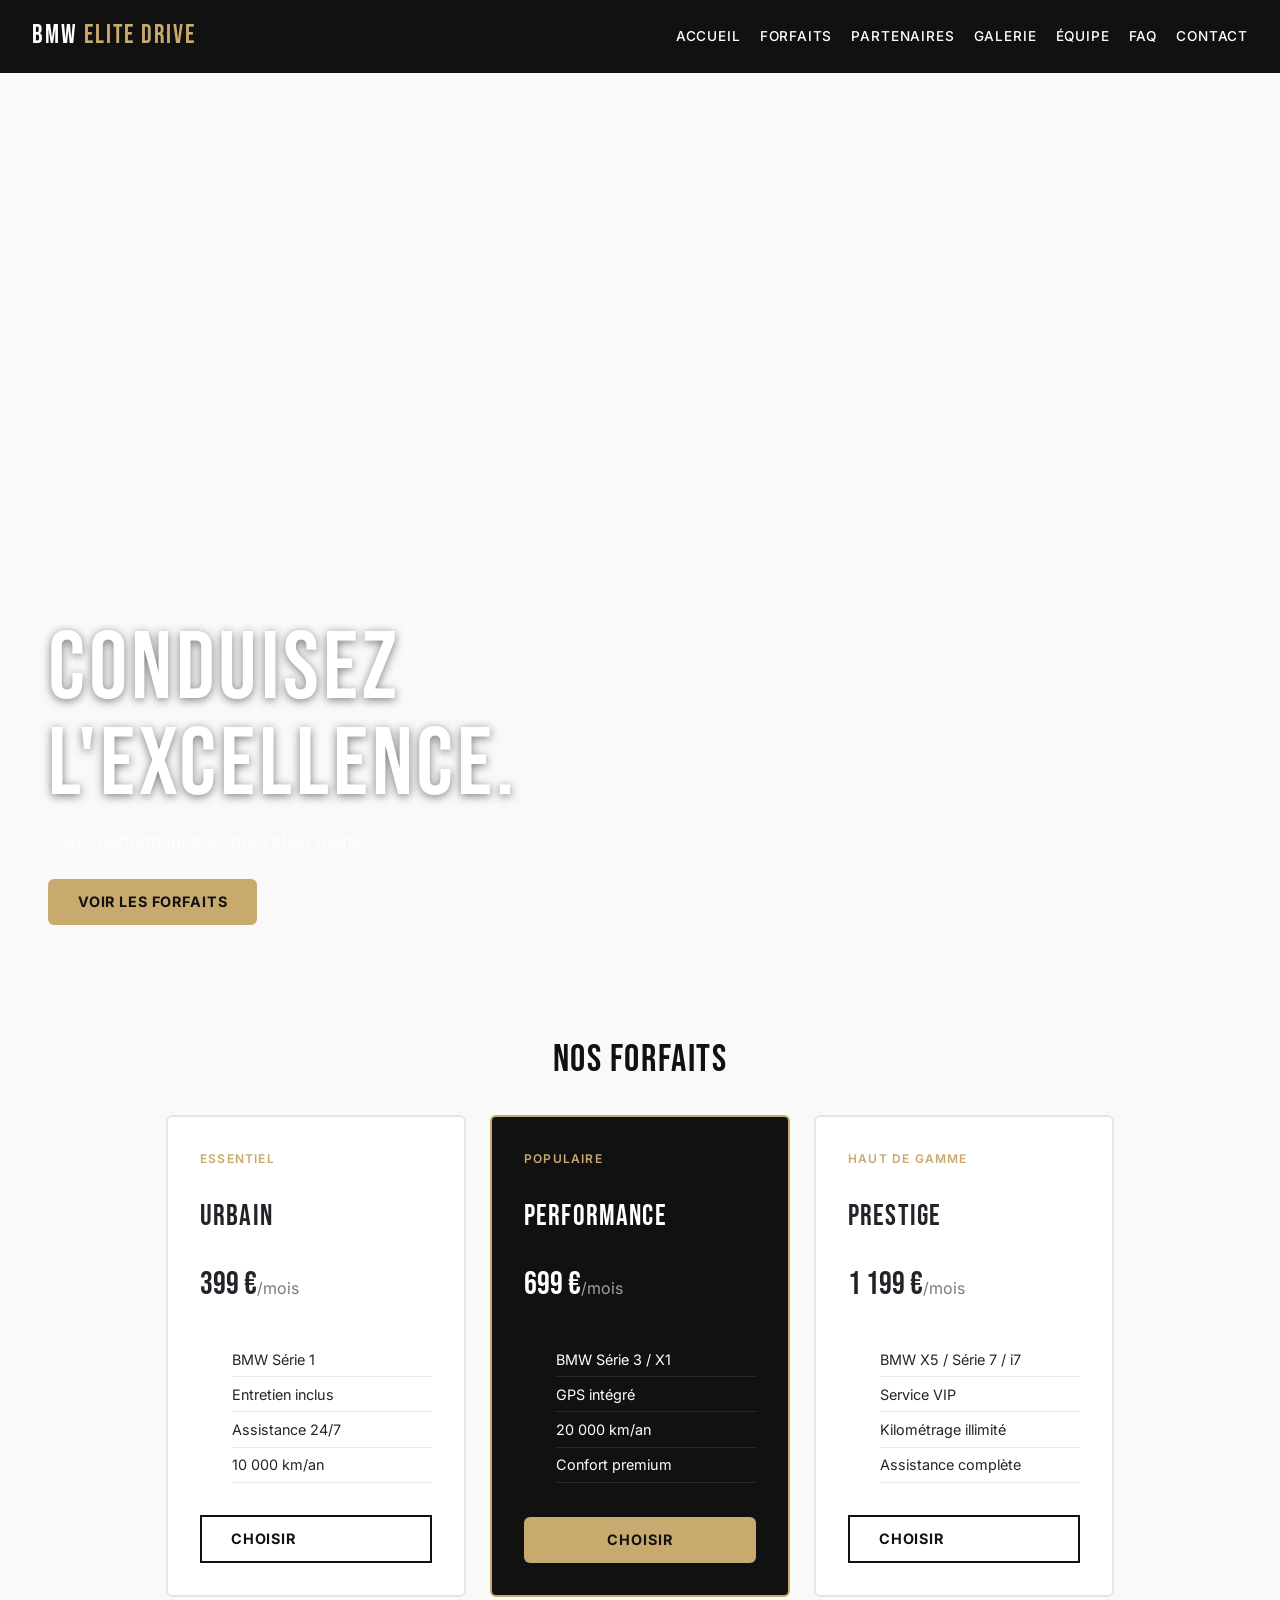
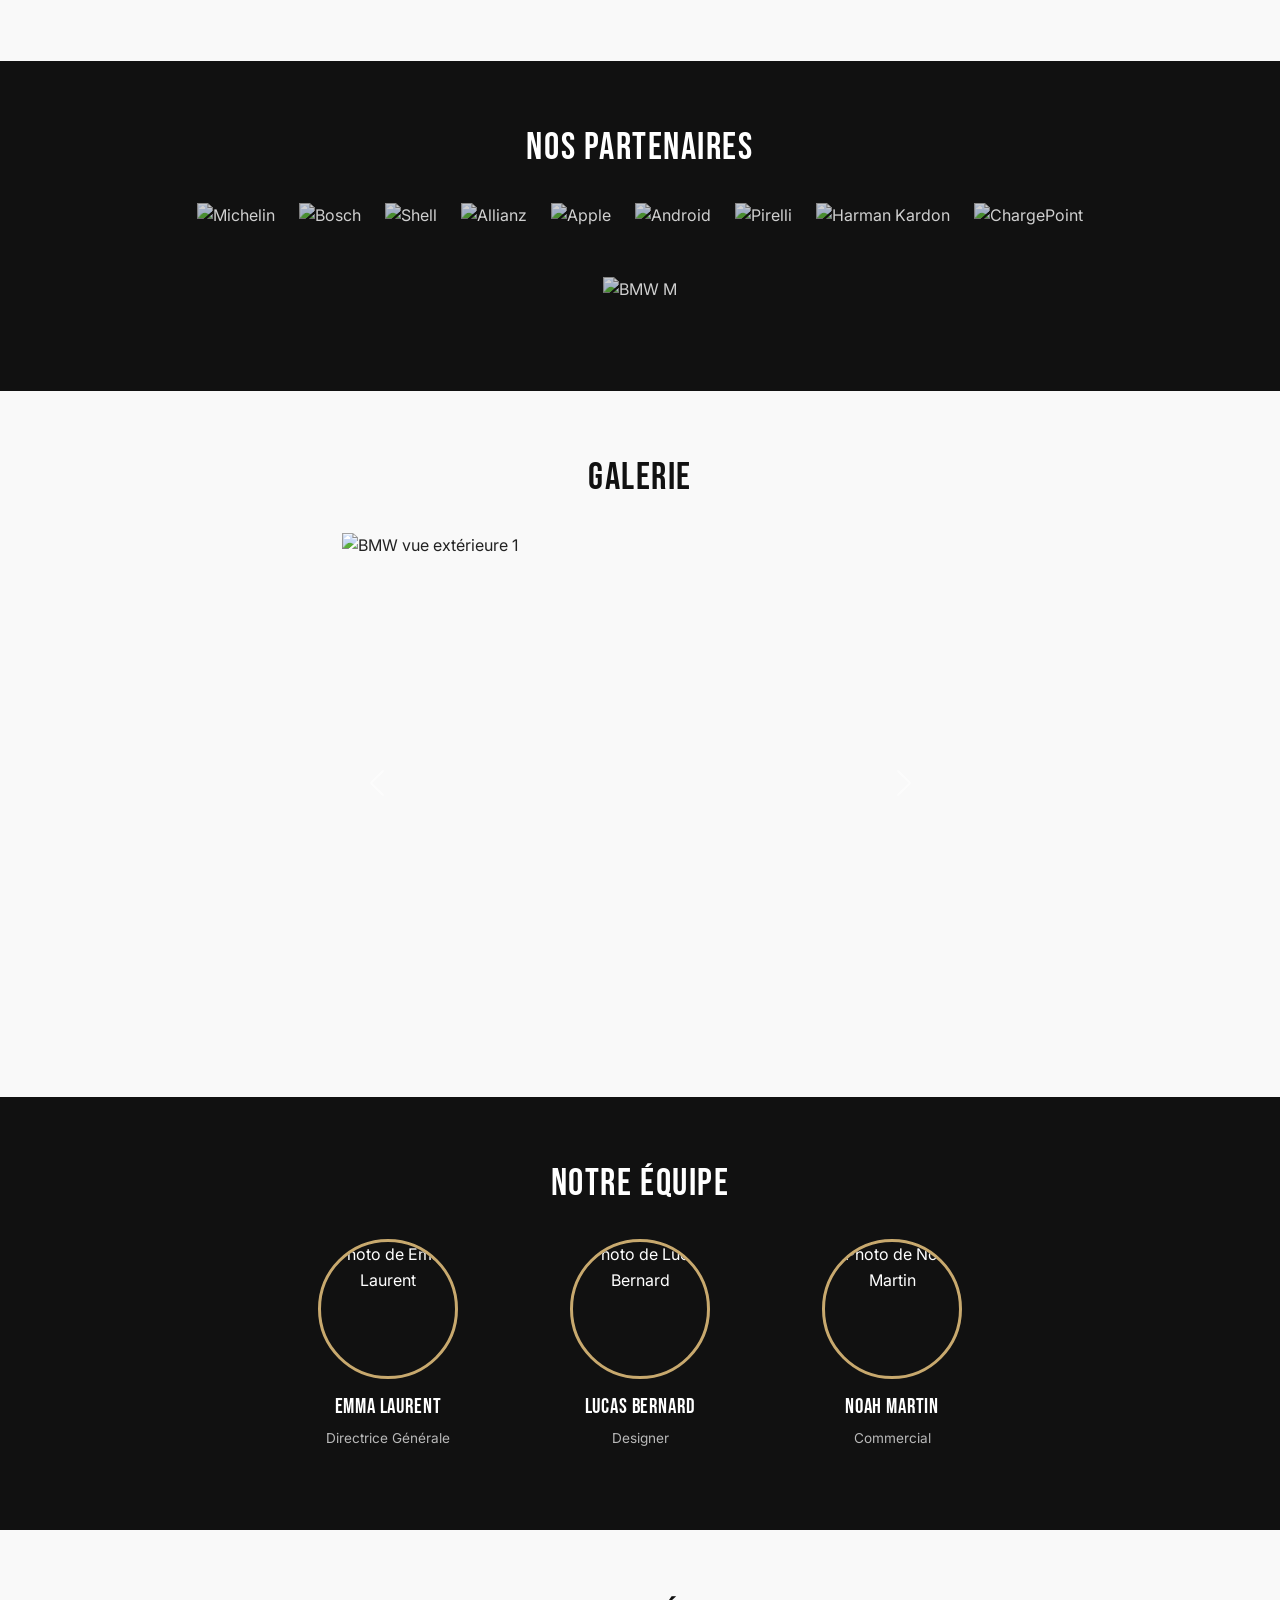
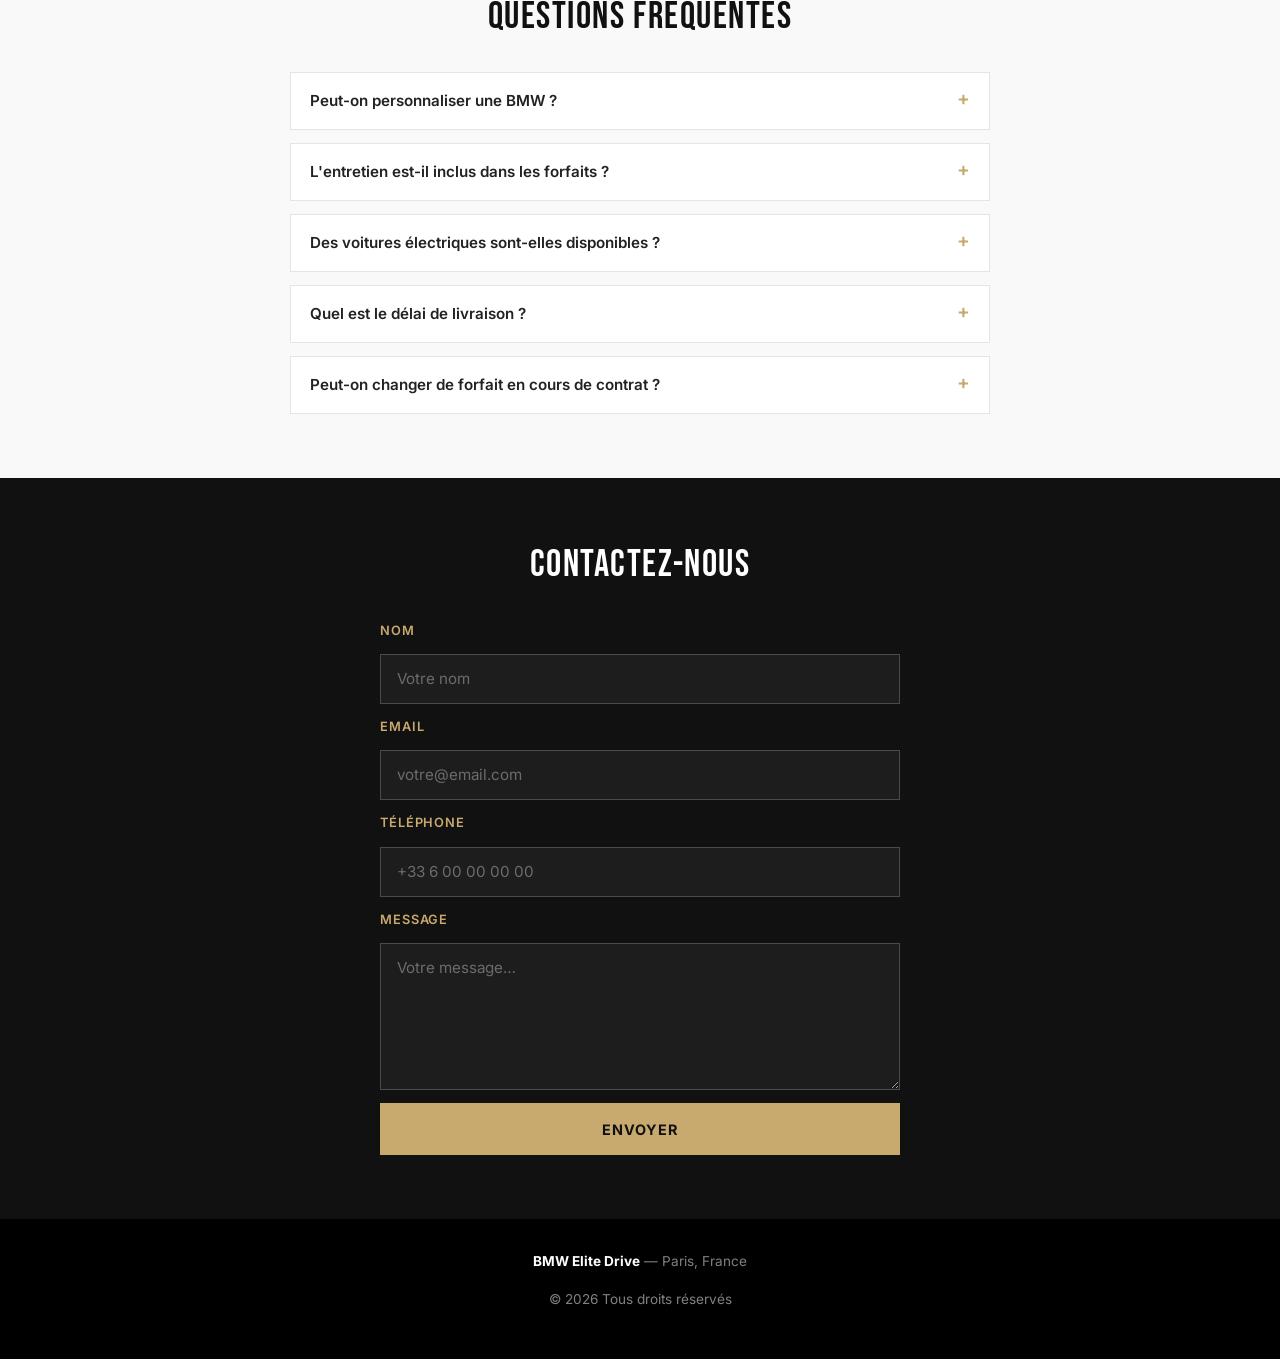
==== page.html @ 2958ac30 "Add files via upload" ====
<!DOCTYPE html>
<html lang="fr">
<head>
  <meta charset="UTF-8">
  <meta name="viewport" content="width=device-width, initial-scale=1.0">
  <title>BMW Elite Drive</title>
  <link href="https://cdn.jsdelivr.net/npm/bootstrap@5.3.3/dist/css/bootstrap.min.css" rel="stylesheet" integrity="sha384-QWTKZyjpPEjISv5WaRU9OFeRpok6YctnYmDr5pNlyT2bRjXh0JMhjY6hW+ALEwIH" crossorigin="anonymous">
<script src="https://cdn.jsdelivr.net/npm/bootstrap@5.3.3/dist/js/bootstrap.bundle.min.js" integrity="sha384-YvpcrYf0tY3lHB60NNkmXc5s9fDVZLESaAA55NDzOxhy9GkcIdslK1eN7N6jIeHz" crossorigin="anonymous"></script>
  <link rel="stylesheet" href="page.css">
  <link href="https://fonts.googleapis.com/css2?family=Bebas+Neue&family=Inter:wght@300;400;500&display=swap" rel="stylesheet">
  
</head>
<body>

<!-- HEADER / NAV -->
<header>
  <span class="logo">BMW<em>Elite Drive</em></span>
  <nav>
    <a href="#accueil">Accueil</a>
    <a href="#forfaits">Forfaits</a>
    <a href="#partenaires">Partenaires</a>
    <a href="#galerie">Galerie</a>
    <a href="#equipe">Équipe</a>
    <a href="#faq">FAQ</a>
    <a href="#contact">Contact</a>
  </nav>
</header>

<!-- HERO -->
<section id="accueil" class="hero">
  <div class="hero-text">
    <h1>Conduisez<br>l'excellence.</h1> 
    <p>Luxe, performance et innovation réunis.</p>
    <a href="#forfaits" class="btn">Voir les forfaits</a>
  </div>
</section>

<!-- FORFAITS -->
<section id="forfaits">
  <h2>Nos Forfaits</h2>
  <div class="cards">

    <div class="card">
      <p class="card-label">Essentiel</p>
      <h3>Urbain</h3>
      <p class="price">399 €<span>/mois</span></p>
      <ul>
        <li>BMW Série 1</li>
        <li>Entretien inclus</li>
        <li>Assistance 24/7</li>
        <li>10 000 km/an</li>
      </ul>
      <a href="#contact" class="btn-outline">Choisir</a>
    </div>

    <div class="card card-featured">
      <p class="card-label">Populaire</p>
      <h3>Performance</h3>
      <p class="price">699 €<span>/mois</span></p>
      <ul>
        <li>BMW Série 3 / X1</li>
        <li>GPS intégré</li>
        <li>20 000 km/an</li>
        <li>Confort premium</li>
      </ul>
      <a href="#contact" class="btn">Choisir</a>
    </div>

    <div class="card">
      <p class="card-label">Haut de gamme</p>
      <h3>Prestige</h3>
      <p class="price">1 199 €<span>/mois</span></p>
      <ul>
        <li>BMW X5 / Série 7 / i7</li>
        <li>Service VIP</li>
        <li>Kilométrage illimité</li>
        <li>Assistance complète</li>
      </ul>
      <a href="#contact" class="btn-outline">Choisir</a>
    </div>

  </div>
</section>

<!-- PARTENAIRES -->
<section id="partenaires" class="section-alt">
  <h2>Nos Partenaires</h2>
  <div class="logos">
    <img src="images/logo michellin.png" alt="Michelin">
    <img src="images/bosch logo.png" alt="Bosch">
    <img src="images/logo shell.png" alt="Shell">
    <img src="images/logo allianz.png" alt="Allianz">
    <img src="images/logo apple.png" alt="Apple">
    <img src="images/logo android.png" alt="Android">
    <img src="images/logo pirelli.png" alt="Pirelli">
    <img src="images/harman logo.png" alt="Harman Kardon">
    <img src="./images/ChargePoint_logo.png" alt="ChargePoint">
    <img src="images/logo bmw.png" alt="BMW M">
  </div>
</section>

<!-- GALERIE -->
<!-- GALERIE -->
<section id="galerie">
  <h2>Galerie</h2>
  <div class="row justify-content-lg-center">
    <div id="moncarousel" class="carousel slide col-lg-6">
      <div class="carousel-inner">

        <div class="carousel-item active">
          <img class="d-block w-100" src="images/bmw1.jpeg" alt="BMW vue extérieure 1">
        </div>
        <div class="carousel-item">
          <img class="d-block w-100" src="images/BMW2.jpeg" alt="BMW vue extérieure 2">
        </div>
        <div class="carousel-item">
          <img class="d-block w-100" src="images/BMW M4 - Vollfolierung in Satin Black.jpeg" alt="BMW intérieur">
        </div>
        <div class="carousel-item">
          <img class="d-block w-100" src="images/BMW mouvement.jpeg" alt="BMW en mouvement">
        </div>
        <div class="carousel-item">
          <img class="d-block w-100" src="images/bmw interieur.jpeg" alt="BMW détail design">
        </div>
        <div class="carousel-item">
          <img class="d-block w-100" src="images/interieur2.jpeg" alt="BMW intérieur 2">
        </div>
        <div class="carousel-item">
          <img class="d-block w-100" src="images/interieur3.jpeg" alt="BMW intérieur 3">
        </div>
        <div class="carousel-item">
          <img class="d-block w-100" src="images/interieur4.jpeg" alt="BMW intérieur 3">
        </div>

      </div>

      <button class="carousel-control-prev" type="button" data-bs-target="#moncarousel" data-bs-slide="prev">
        <span class="carousel-control-prev-icon" aria-hidden="true"></span>
        <span class="visually-hidden">Précédent</span>
      </button>
      <button class="carousel-control-next" type="button" data-bs-target="#moncarousel" data-bs-slide="next">
        <span class="carousel-control-next-icon" aria-hidden="true"></span>
        <span class="visually-hidden">Suivant</span>
      </button>

    </div>
  </div>
</section>

<!-- EQUIPE -->
<section id="equipe" class="section-alt">
  <h2>Notre Équipe</h2>
  <div class="team">

    <div class="member">
      <img src="images/ceo.jpg" alt="Photo de Emma Laurent">
      <h3>Emma Laurent</h3>
      <p>Directrice Générale</p>
    </div>

    <div class="member">
      <img src="images/designer.jpg" alt="Photo de Lucas Bernard">
      <h3>Lucas Bernard</h3>
      <p>Designer</p>
    </div>

    <div class="member">
      <img src="images/sales.png" alt="Photo de Noah Martin">
      <h3>Noah Martin</h3>
      <p>Commercial</p>
    </div>

  </div>
</section>

<!-- FAQ -->
<section id="faq">
  <h2>Questions fréquentes</h2>
  <div class="faq">

    <details>
      <summary>Peut-on personnaliser une BMW ?</summary>
      <p>Oui, nous proposons de nombreuses options de personnalisation : couleur, jantes, sellerie, options technologiques… Contactez-nous pour un devis sur mesure.</p>
    </details>

    <details>
      <summary>L'entretien est-il inclus dans les forfaits ?</summary>
      <p>Oui, l'entretien régulier est inclus dans tous nos forfaits. Les réparations dues à des accidents restent à la charge du client.</p>
    </details>

    <details>
      <summary>Des voitures électriques sont-elles disponibles ?</summary>
      <p>Absolument. Notre gamme électrique BMW i est disponible dans les forfaits Performance et Prestige, notamment la BMW i4 et la BMW i7.</p>
    </details>

    <details>
      <summary>Quel est le délai de livraison ?</summary>
      <p>La livraison est effectuée sous 2 à 4 semaines selon le modèle et les options choisies. Un livraison à domicile est disponible sur demande.</p>
    </details>

    <details>
      <summary>Peut-on changer de forfait en cours de contrat ?</summary>
      <p>Oui, il est possible de changer de forfait à tout moment. Le changement prend effet à la prochaine échéance mensuelle.</p>
    </details>

  </div>
</section>

<!-- CONTACT -->
<section id="contact" class="section-alt">
  <h2>Contactez-nous</h2>
  <form action="#" method="post">
    <label for="nom">Nom</label>
    <input type="text" id="nom" name="nom" placeholder="Votre nom" required>

    <label for="email">Email</label>
    <input type="email" id="email" name="email" placeholder="votre@email.com" required>

    <label for="tel">Téléphone</label>
    <input type="tel" id="tel" name="tel" placeholder="+33 6 00 00 00 00">

    <label for="message">Message</label>
    <textarea id="message" name="message" rows="5" placeholder="Votre message…" required></textarea>

    <button type="submit">Envoyer</button>
  </form>
</section>

<!-- FOOTER -->
<footer>
  <p><strong>BMW Elite Drive</strong> — Paris, France</p>
  <p>© 2026 Tous droits réservés</p>
</footer>

</body>
</html>
---- page.css ----
/* ===== VARIABLES ===== */
:root {
  --noir: #111;
  --blanc: #f9f9f9;
  --gris: #e5e5e5;
  --accent: #c8a96e; /* or BMW */
  --texte: #222;
  --font-titre: 'Bebas Neue', sans-serif;
  --font-corps: 'Inter', sans-serif;
}

/* ===== BASE ===== */
* {
  box-sizing: border-box;
  margin: 0;
  padding: 0;
}

body {
  font-family: var(--font-corps);
  background: var(--blanc);
  color: var(--texte);
  font-size: 1rem;
  line-height: 1.6;
  margin: 0;
}

h1, h2, h3 {
  font-family: var(--font-titre);
  letter-spacing: 0.04em;
}

h2 {
  font-size: 2.4rem;
  text-align: center;
  margin-bottom: 2rem;
  color: var(--noir);
}

a {
  text-decoration: none;
  color: inherit;
}

img {
  display: block;
  max-width: 100%;
  
}

/* ===== HEADER ===== */
header {
  background: var(--noir);
  color: white;
  padding: 1rem 2rem;
  display: flex;/* flexbox pour aligner logo et nav */
  align-items: center;
  justify-content: space-between;/* espace entre logo et nav */
  flex-wrap: wrap;/* permet de passer en colonne sur mobile */
  gap: 1rem;/* espace entre logo et nav sur mobile */
  position: sticky;/* reste en haut lors du scroll */
  top: 0;/* positionné en haut */
  z-index: 100;/* au-dessus du reste du contenu */
}

.logo {
  font-family: var(--font-titre);
  font-size: 1.6rem;
  letter-spacing: 0.08em;
  color: white;
}

.logo em {
  font-style: normal;
  color: var(--accent);
  margin-left: 0.4rem;
}

nav {
  display: flex;
  flex-wrap: wrap;
  gap: 0.5rem 1.2rem;
}

nav a {/* liens de navigation */
  color: white;
  font-size: 0.85rem;
  font-weight: 500;
  text-transform: uppercase;
  letter-spacing: 0.06em;
  transition: color 0.2s;
}

nav a:hover {
  color: var(--accent);
}

/* ===== HERO ===== */
.hero {
  height: 100vh; /* toute la hauteur écran */
  background-image: url("images/Dark BMW M4 Competition Drift Wallpaper _ Black BMW Drifting with Smoke.jpeg");
  background-size: cover; /* couvre tout l'espace disponible */
  background-position: center;  
  background-repeat: no-repeat;
  position: relative;/* pour positionner le texte par rapport à la section */
}

.hero-text {
  position: absolute;/* positionné par rapport à .hero */
  bottom: 3rem;
  left: 3rem;
  color: white;
}

.hero-text h1 {
  font-size: clamp(3rem, 8vw, 6rem);
  line-height: 1;/* réduit l'espacement entre les lignes pour un look plus compact */
  text-shadow: 0 2px 10px rgba(0,0,0,0.5);/* ombre pour améliorer la lisibilité sur l'image */
}

.hero-text p {
  margin: 0.8rem 0 1.5rem;
  font-size: 1.1rem;
  opacity: 0.9;
}

/* ===== BOUTONS ===== */
.btn {
  display: inline-block;
  background: var(--accent);
  color: var(--noir);
  padding: 0.7rem 1.8rem;
  font-weight: 700;
  font-size: 0.9rem;
  text-transform: uppercase;
  letter-spacing: 0.06em;
  transition: opacity 0.2s;
}

.btn:hover { opacity: 0.85; }

.btn-outline {
  display: inline-block;
  border: 2px solid var(--noir);
  color: var(--noir);
  padding: 0.65rem 1.8rem;
  font-weight: 700;
  font-size: 0.9rem;
  text-transform: uppercase;
  letter-spacing: 0.06em;
  transition: background 0.2s, color 0.2s;
}

.btn-outline:hover {
  background: var(--noir);
  color: white;
}

/* ===== SECTIONS COMMUNES ===== */
section {
  padding: 4rem 2rem;/* espace autour du contenu de chaque section */
}

.section-alt {
  background: var(--noir);
  color: white;
}

.section-alt h2 {
  color: white;
}

/* ===== FORFAITS ===== */
.cards {
  display: flex;
  flex-wrap: wrap;
  gap: 1.5rem;/* espace entre les cartes */
  justify-content: center;/* centre les cartes horizontalement */
  max-width: 1000px;
  margin: 0 auto;
}

.card {
  background: white;
  border: 2px solid var(--gris);
  padding: 2rem;
  flex: 1 1 250px;
  max-width: 300px;
  display: flex;
  flex-direction: column;
  gap: 1rem;
}

.card-featured {
  background: var(--noir);
  color: white;
  border-color: var(--accent);
}

.card-label {
  font-size: 0.75rem;
  text-transform: uppercase;
  letter-spacing: 0.1em;
  color: var(--accent);
  font-weight: 600;
}

.card h3 {
  font-size: 1.8rem;
}

.card .price {
  font-size: 2rem;
  font-family: var(--font-titre);
}

.card .price span {
  font-size: 1rem;
  font-family: var(--font-corps);
  opacity: 0.6;
}

.card ul {
  list-style: none;
  flex: 1;/* pousse la liste pour remplir l'espace restant et aligner le bouton en bas */
}

.card ul li {
  padding: 0.35rem 0;
  border-bottom: 1px solid rgba(0,0,0,0.08);
  font-size: 0.9rem;
}

.card-featured ul li {
  border-bottom-color: rgba(255,255,255,0.1);
}

/* ===== PARTENAIRES ===== */
.logos {
  display: flex;
  flex-wrap: wrap;
  gap: 1.5rem;  
  justify-content: center;
  align-items: center;
  max-width: 900px;
  margin: 0 auto;
}

.logos img {
  height: 50px;
  width: auto;
  object-fit: contain;/* pour éviter la déformation des logos */
  opacity: 0.8;
  transition: opacity 0.2s;
}

.logos img:hover { opacity: 1; }

/* ===== GALERIE ===== */
.gallery {
  display: grid;
  grid-template-columns: repeat(auto-fit, minmax(200px, 1fr));
  gap: 1rem;
  max-width: 1000px;
  margin: 0 auto;
}

.gallery img {
  width: 100%;
  height: 220px;
  object-fit: cover;/* pour que les images remplissent leur conteneur sans déformation */
  border-radius: 50px;/
}

/* ===== EQUIPE ===== */
.team {
  display: flex;
  flex-wrap: wrap;
  gap: 2rem;
  justify-content: center;
}

.member {
  text-align: center;
  flex: 1 1 180px;
  max-width: 220px;/* limite la largeur pour éviter que les membres ne deviennent trop larges sur grand écran */
}

.member img {
  width: 140px;
  height: 140px;
  border-radius: 50%;
  object-fit: cover;/* pour que les photos remplissent le cercle sans déformation */
  margin: 0 auto 1rem;
  border: 3px solid var(--accent);
}

.member h3 {
  font-size: 1.3rem;
  color: white;
}

.member p {
  font-size: 0.85rem;
  opacity: 0.7;
  color: white;
}

/* ===== FAQ ===== */
.faq {
  max-width: 700px;
  margin: 0 auto;
  display: flex;
  flex-direction: column;
  gap: 0.8rem;
}

details {
  border: 1px solid var(--gris);
  padding: 1rem 1.2rem;
  background: white;
}

details[open] {
  border-color: var(--accent);
}

summary {
  font-weight: 600;
  cursor: pointer;
  font-size: 0.95rem;
  list-style: none;
}

summary::after {/* ajoute un symbole + ou − à droite du résumé pour indiquer l'état ouvert/fermé */
  content: ' +';
  float: right;
  color: var(--accent);
  font-size: 1.2rem;
  line-height: 1;
}

details[open] summary::after {
  content: ' −';
}

details p {
  margin-top: 0.8rem;
  font-size: 0.9rem;
  color: #555;
}

/* ===== FORMULAIRE ===== */
form {
  max-width: 520px;
  margin: 0 auto;
  display: flex;
  flex-direction: column;
  gap: 0.8rem;
}

label {
  font-size: 0.8rem;
  font-weight: 600;
  text-transform: uppercase;
  letter-spacing: 0.07em;
  color: var(--accent);
}

input, textarea {
  width: 100%;
  padding: 0.75rem 1rem;
  border: 1px solid rgba(255,255,255,0.2);
  background: rgba(255,255,255,0.05);
  color: white;
  font-family: var(--font-corps);
  font-size: 0.95rem;
}

input::placeholder, textarea::placeholder {
  color: rgba(255,255,255,0.35);
}

textarea { resize: vertical; }

button[type="submit"] {
  background: var(--accent);
  color: var(--noir);
  border: none;
  padding: 0.9rem;
  font-family: var(--font-corps);
  font-weight: 700;
  font-size: 0.9rem;
  text-transform: uppercase;
  letter-spacing: 0.06em;
  cursor: pointer;
  transition: opacity 0.2s;
}

button[type="submit"]:hover { opacity: 0.85; }

/* ===== FOOTER ===== */
footer {
  background: #000;
  color: rgba(255,255,255,0.5);
  text-align: center;
  padding: 2rem;
  font-size: 0.85rem;
}

footer strong {
  color: white;
}

/* ===== RESPONSIVE MOBILE ===== */
@media (max-width: 600px) {
  header {
    flex-direction: column;
    text-align: center;
  }

  .hero-text {
    left: 1.5rem;
    bottom: 1.5rem;
  }

  .cards {
    flex-direction: column;
    align-items: center;
  }

  .card { max-width: 100%; }

  nav {
    justify-content: center;
  }

  .gallery {
    grid-template-columns: 1fr 1fr;
  }
}
.carousel-item img {
  height: 500px;
  object-fit: cover;
}
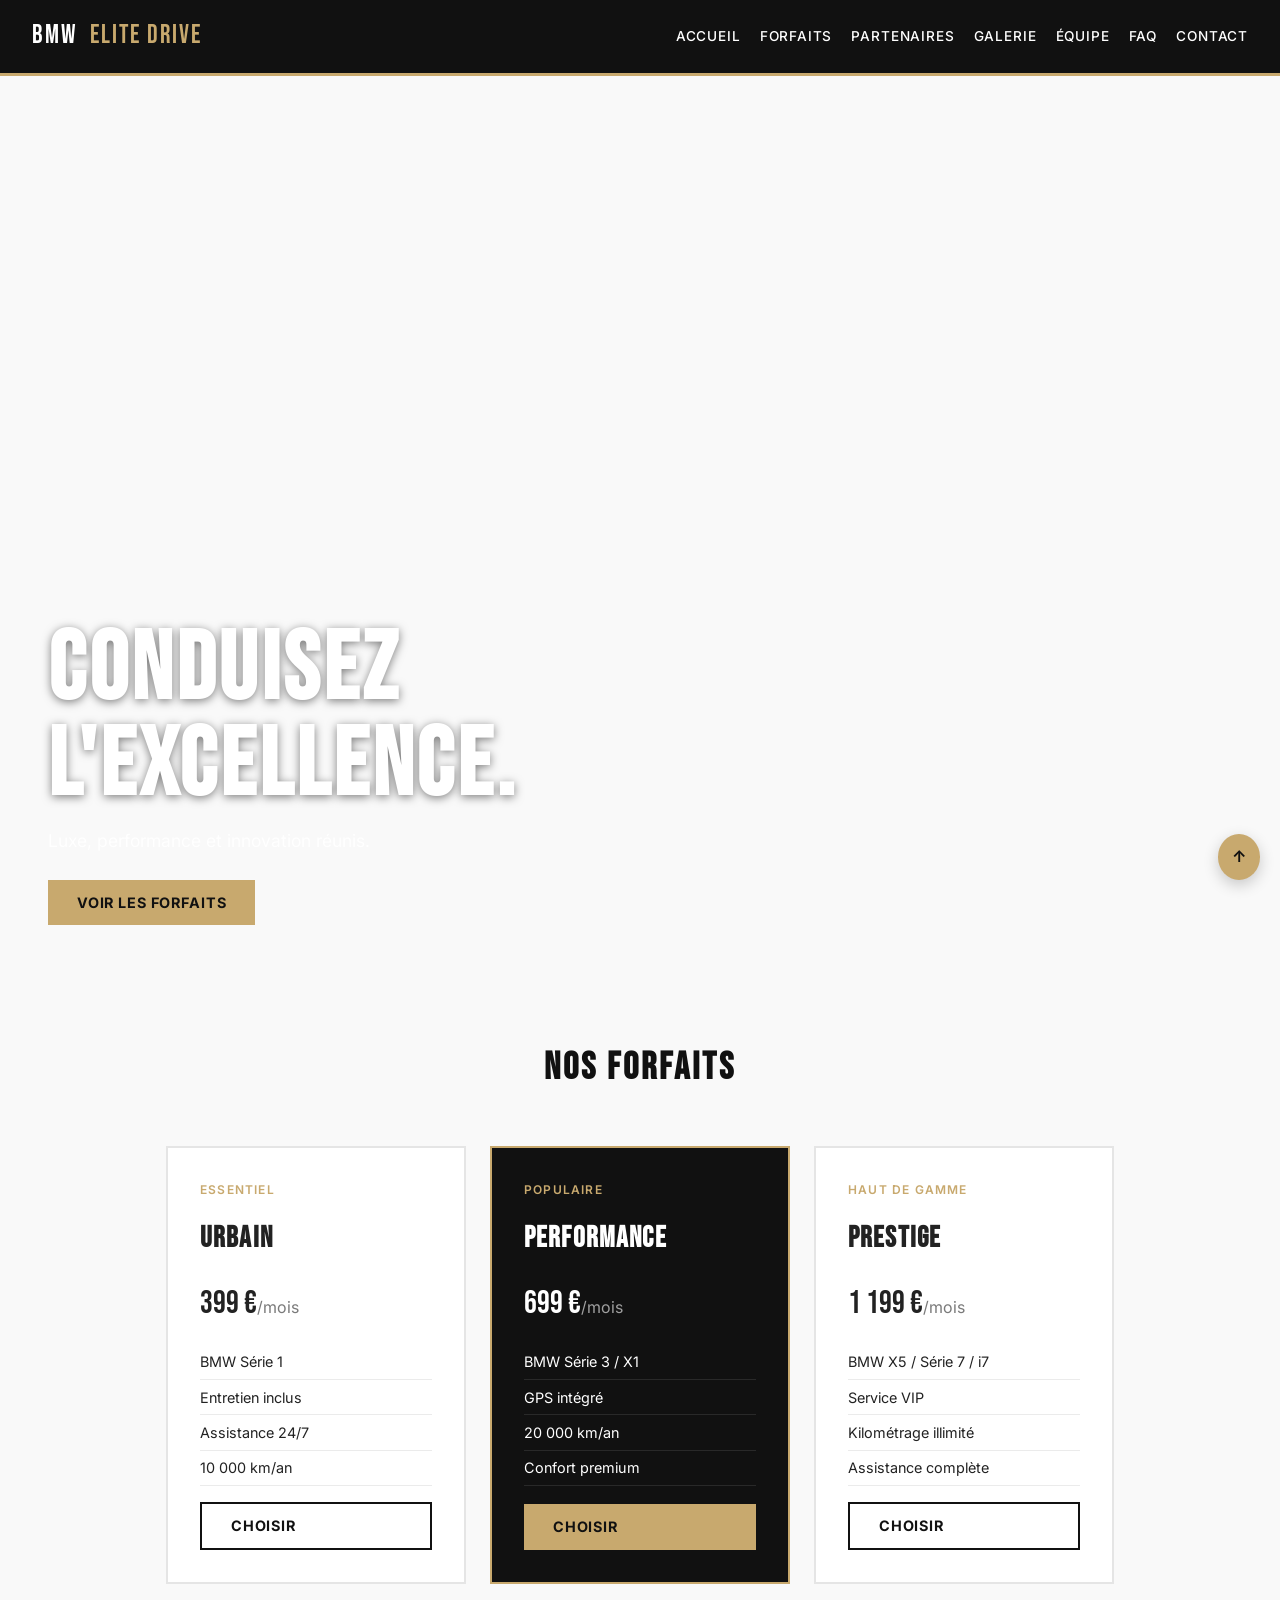
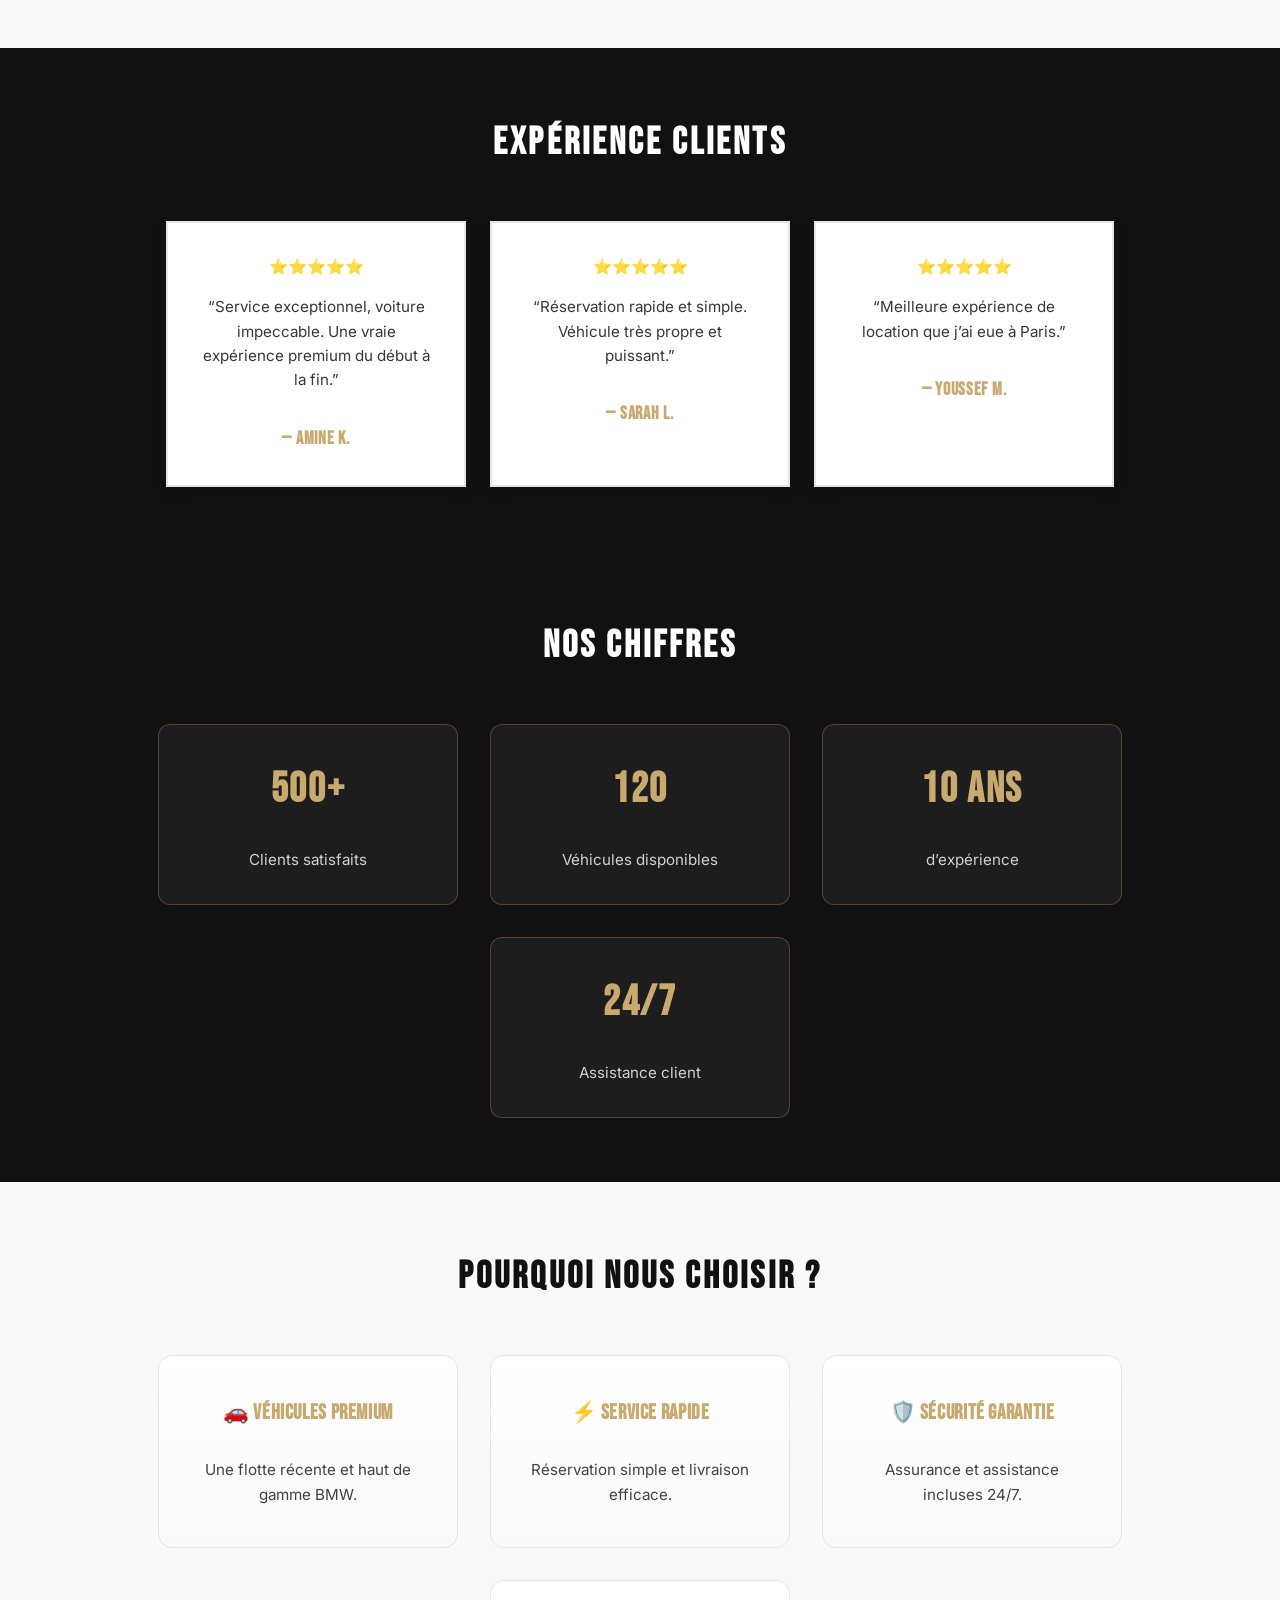
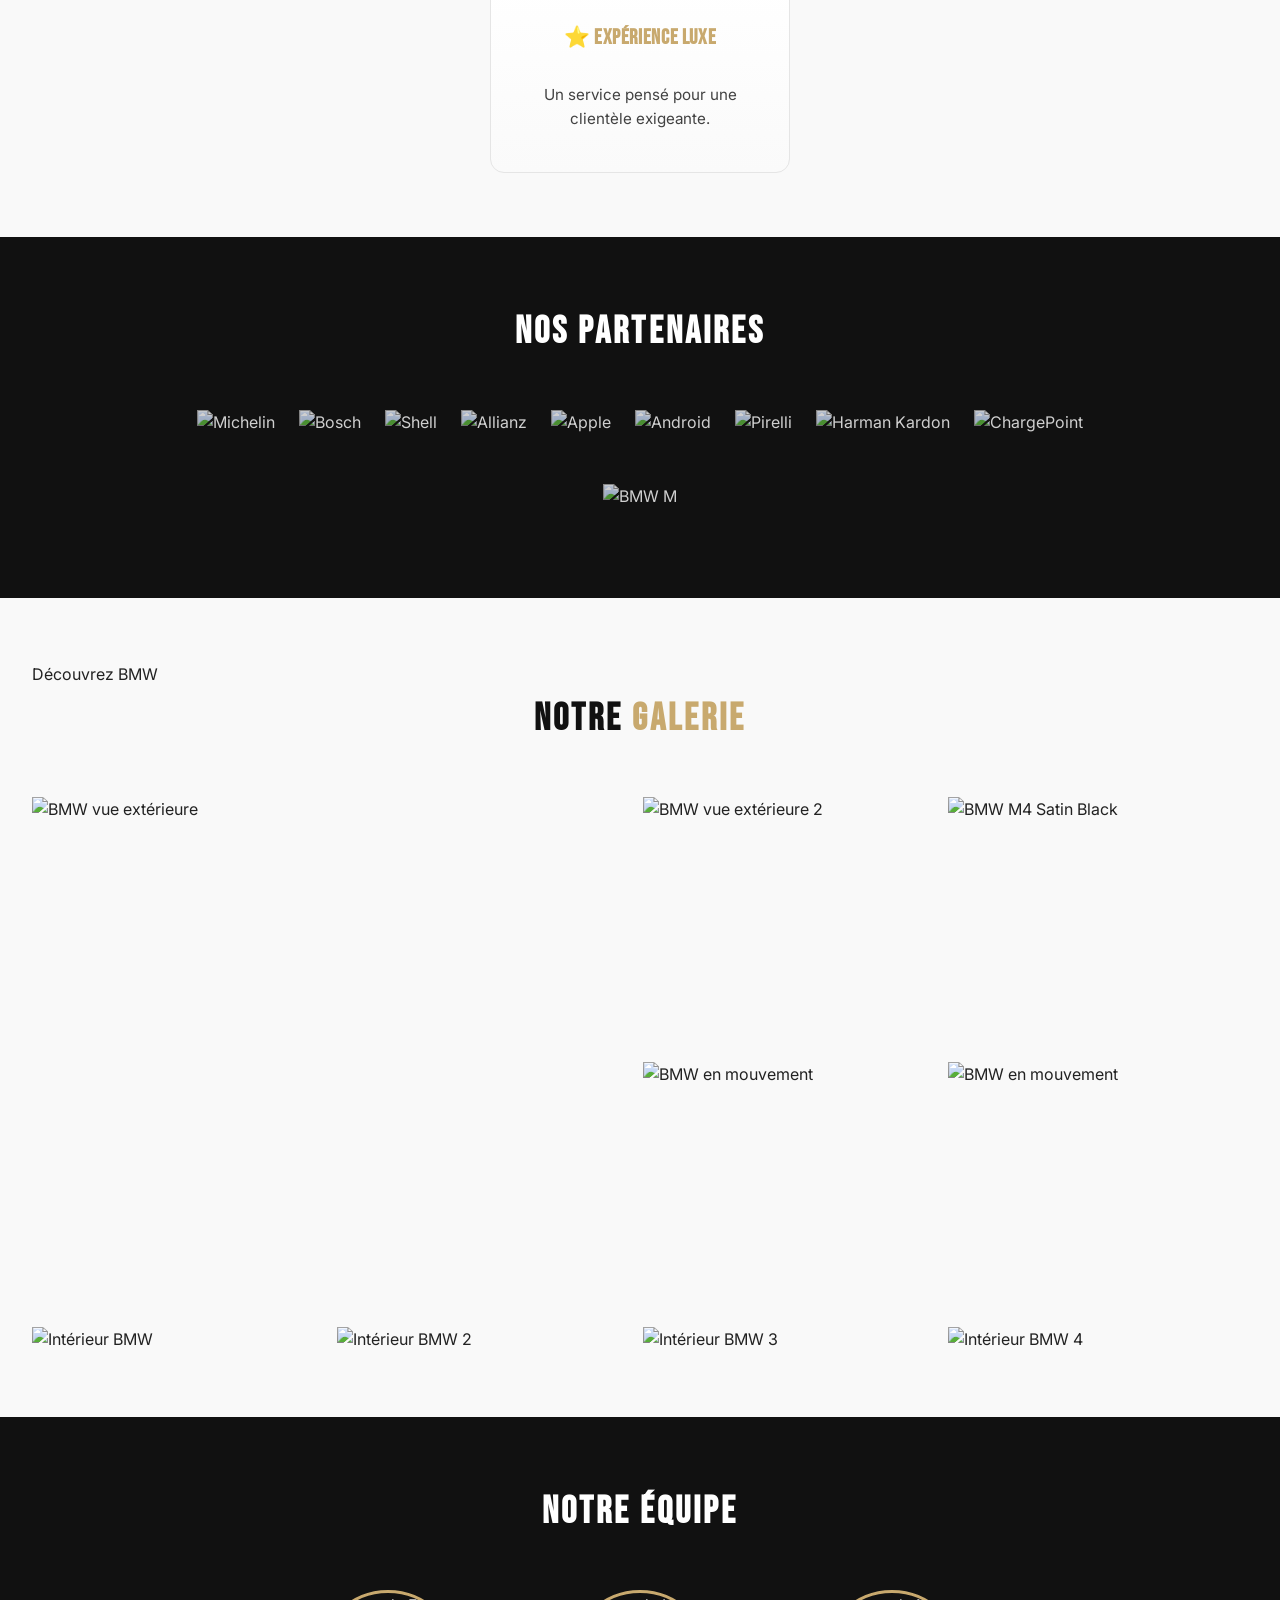
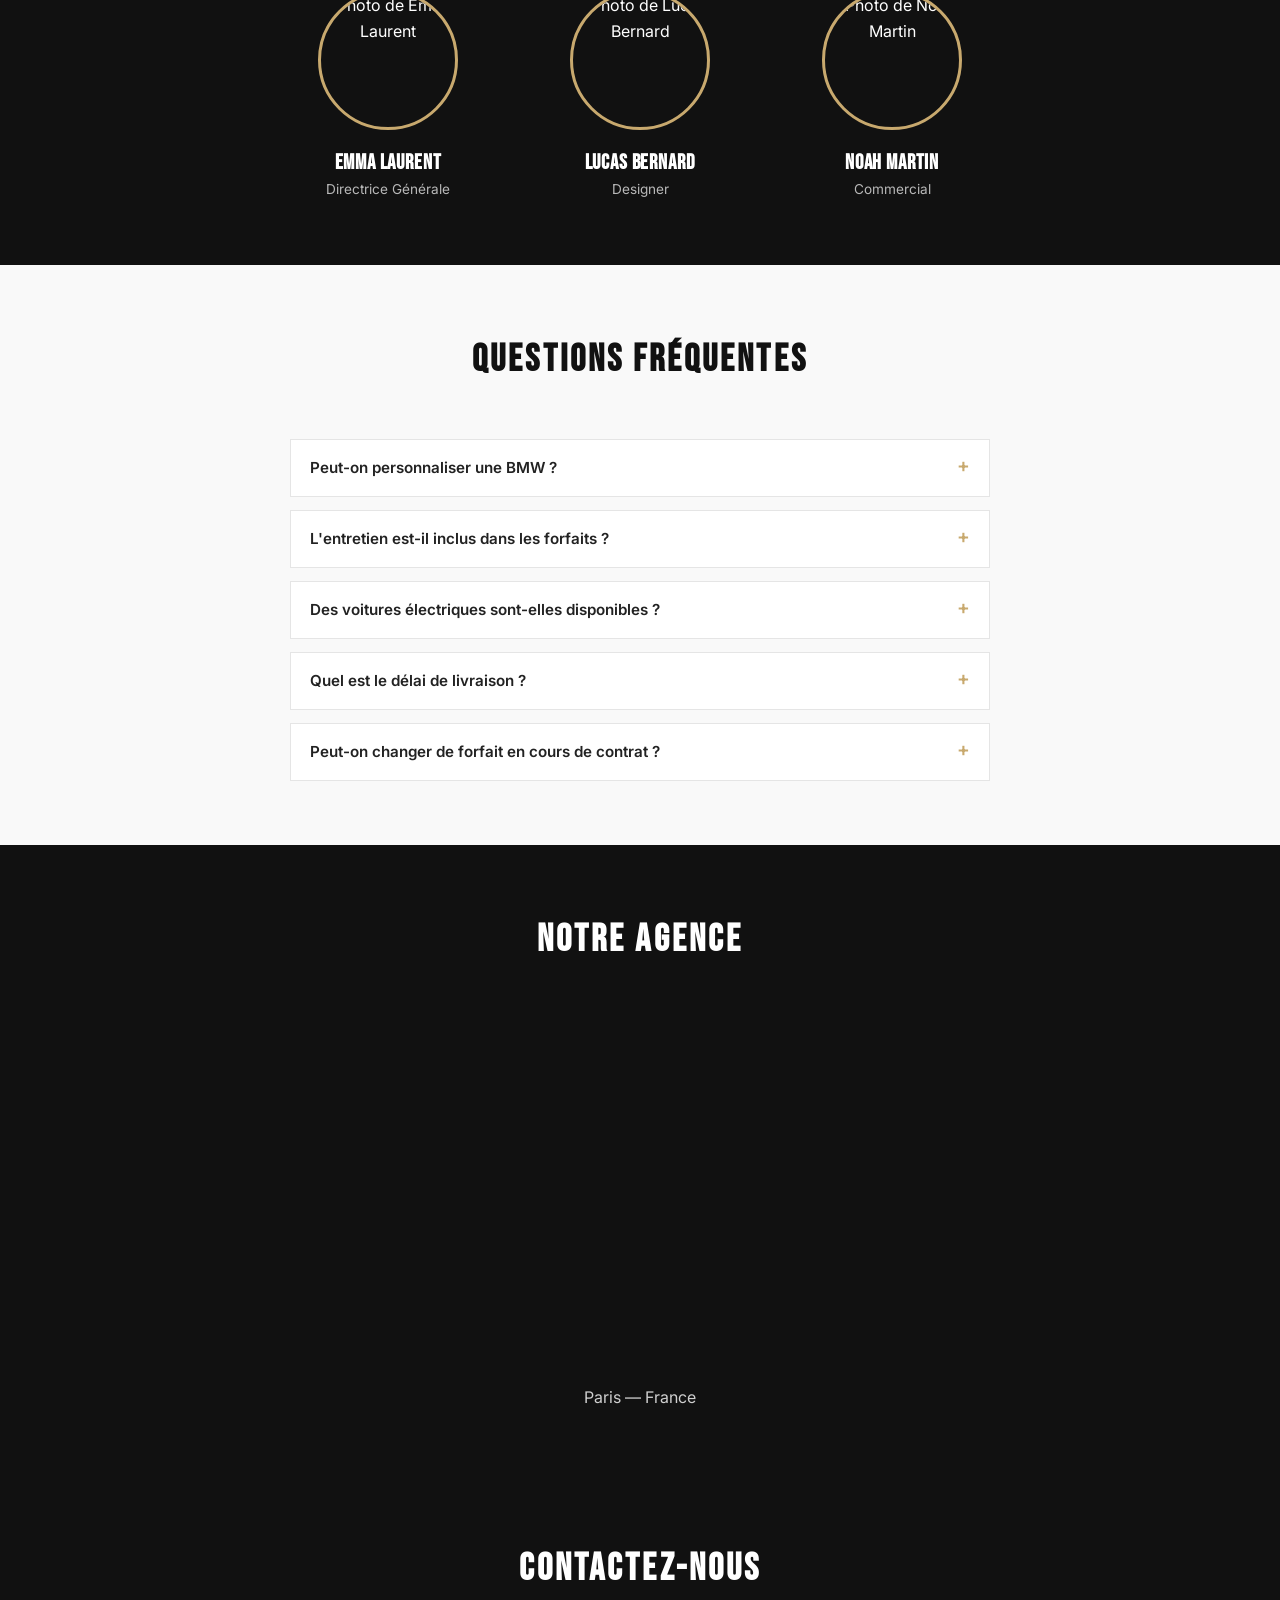
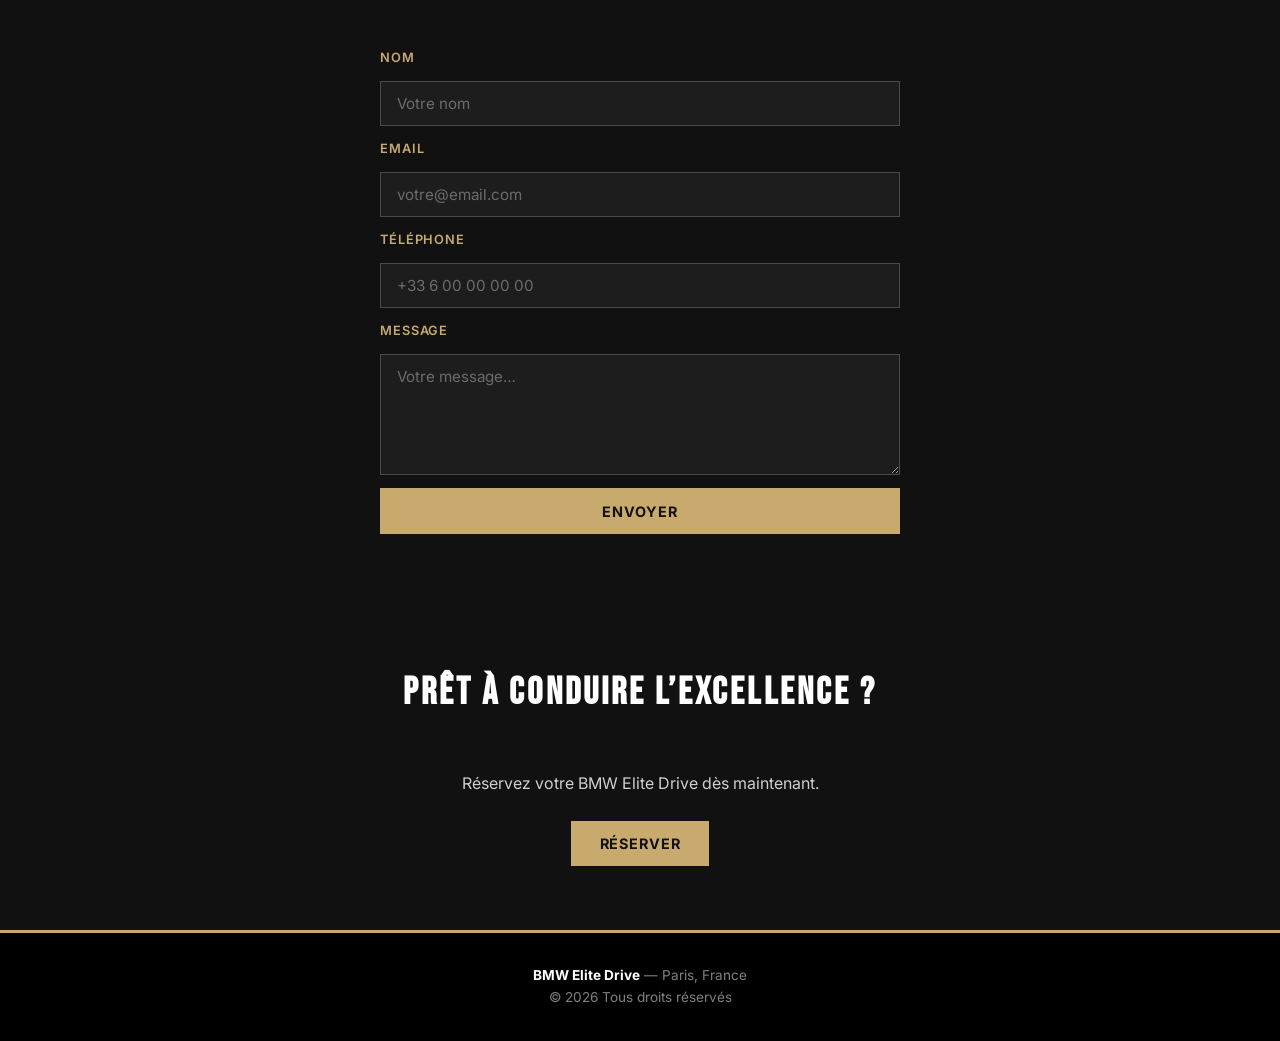
==== commit 54eb5a46: "Add files via upload" ====
--- a/page.html
+++ b/page.html
@@ -4,17 +4,17 @@
   <meta charset="UTF-8">
   <meta name="viewport" content="width=device-width, initial-scale=1.0">
   <title>BMW Elite Drive</title>
-  <link href="https://cdn.jsdelivr.net/npm/bootstrap@5.3.3/dist/css/bootstrap.min.css" rel="stylesheet" integrity="sha384-QWTKZyjpPEjISv5WaRU9OFeRpok6YctnYmDr5pNlyT2bRjXh0JMhjY6hW+ALEwIH" crossorigin="anonymous">
-<script src="https://cdn.jsdelivr.net/npm/bootstrap@5.3.3/dist/js/bootstrap.bundle.min.js" integrity="sha384-YvpcrYf0tY3lHB60NNkmXc5s9fDVZLESaAA55NDzOxhy9GkcIdslK1eN7N6jIeHz" crossorigin="anonymous"></script>
   <link rel="stylesheet" href="page.css">
   <link href="https://fonts.googleapis.com/css2?family=Bebas+Neue&family=Inter:wght@300;400;500&display=swap" rel="stylesheet">
-  
+  <meta name="description" content="BMW Elite Drive — Location premium de BMW à Paris. Forfaits Urbain, Performance et Prestige.">
 </head>
 <body>
+  <a href="#accueil" class="back-to-top">↑</a>
+
 
 <!-- HEADER / NAV -->
 <header>
-  <span class="logo">BMW<em>Elite Drive</em></span>
+  <a class="logo" href="#">BMW <em>Elite Drive</em></a>
   <nav>
     <a href="#accueil">Accueil</a>
     <a href="#forfaits">Forfaits</a>
@@ -29,7 +29,7 @@
 <!-- HERO -->
 <section id="accueil" class="hero">
   <div class="hero-text">
-    <h1>Conduisez<br>l'excellence.</h1> 
+    <h1>Conduisez<br>l'excellence.</h1>
     <p>Luxe, performance et innovation réunis.</p>
     <a href="#forfaits" class="btn">Voir les forfaits</a>
   </div>
@@ -81,6 +81,89 @@
 
   </div>
 </section>
+
+<section id="avis" class="section-alt">
+  <h2>Expérience clients</h2>
+
+  <div class="cards">
+
+    <div class="card">
+      <p>⭐⭐⭐⭐⭐</p>
+      <p>“Service exceptionnel, voiture impeccable. Une vraie expérience premium du début à la fin.”</p>
+      <h3>— Amine K.</h3>
+    </div>
+
+    <div class="card">
+      <p>⭐⭐⭐⭐⭐</p>
+      <p>“Réservation rapide et simple. Véhicule très propre et puissant.”</p>
+      <h3>— Sarah L.</h3>
+    </div>
+
+    <div class="card">
+      <p>⭐⭐⭐⭐⭐</p>
+      <p>“Meilleure expérience de location que j’ai eue à Paris.”</p>
+      <h3>— Youssef M.</h3>
+    </div>
+
+  </div>
+</section>
+
+<section id="stats"  class="section-alt">
+  <h2>Nos chiffres</h2>
+
+  <div class="cards">
+
+    <div class="card">
+      <h3>500+</h3>
+      <p>Clients satisfaits</p>
+    </div>
+
+    <div class="card">
+      <h3>120</h3>
+      <p>Véhicules disponibles</p>
+    </div>
+
+    <div class="card">
+      <h3>10 ans</h3>
+      <p>d’expérience</p>
+    </div>
+
+    <div class="card">
+      <h3>24/7</h3>
+      <p>Assistance client</p>
+    </div>
+
+  </div>
+</section>
+
+<section id="pourquoi">
+  <h2>Pourquoi nous choisir ?</h2>
+
+  <div class="cards">
+
+    <div class="card">
+      <h3>🚗 Véhicules premium</h3>
+      <p>Une flotte récente et haut de gamme BMW.</p>
+    </div>
+
+    <div class="card">
+      <h3>⚡ Service rapide</h3>
+      <p>Réservation simple et livraison efficace.</p>
+    </div>
+
+    <div class="card">
+      <h3>🛡️ Sécurité garantie</h3>
+      <p>Assurance et assistance incluses 24/7.</p>
+    </div>
+
+    <div class="card">
+      <h3>⭐ Expérience luxe</h3>
+      <p>Un service pensé pour une clientèle exigeante.</p>
+    </div>
+
+  </div>
+</section>
+
 
 <!-- PARTENAIRES -->
 <section id="partenaires" class="section-alt">
@@ -94,59 +177,57 @@
     <img src="images/logo android.png" alt="Android">
     <img src="images/logo pirelli.png" alt="Pirelli">
     <img src="images/harman logo.png" alt="Harman Kardon">
-    <img src="./images/ChargePoint_logo.png" alt="ChargePoint">
+    <img src="images/ChargePoint_logo.png" alt="ChargePoint">
     <img src="images/logo bmw.png" alt="BMW M">
   </div>
 </section>
 
 <!-- GALERIE -->
-<!-- GALERIE -->
-<section id="galerie">
-  <h2>Galerie</h2>
-  <div class="row justify-content-lg-center">
-    <div id="moncarousel" class="carousel slide col-lg-6">
-      <div class="carousel-inner">
-
-        <div class="carousel-item active">
-          <img class="d-block w-100" src="images/bmw1.jpeg" alt="BMW vue extérieure 1">
-        </div>
-        <div class="carousel-item">
-          <img class="d-block w-100" src="images/BMW2.jpeg" alt="BMW vue extérieure 2">
-        </div>
-        <div class="carousel-item">
-          <img class="d-block w-100" src="images/BMW M4 - Vollfolierung in Satin Black.jpeg" alt="BMW intérieur">
-        </div>
-        <div class="carousel-item">
-          <img class="d-block w-100" src="images/BMW mouvement.jpeg" alt="BMW en mouvement">
-        </div>
-        <div class="carousel-item">
-          <img class="d-block w-100" src="images/bmw interieur.jpeg" alt="BMW détail design">
-        </div>
-        <div class="carousel-item">
-          <img class="d-block w-100" src="images/interieur2.jpeg" alt="BMW intérieur 2">
-        </div>
-        <div class="carousel-item">
-          <img class="d-block w-100" src="images/interieur3.jpeg" alt="BMW intérieur 3">
-        </div>
-        <div class="carousel-item">
-          <img class="d-block w-100" src="images/interieur4.jpeg" alt="BMW intérieur 3">
-        </div>
-
-      </div>
-
-      <button class="carousel-control-prev" type="button" data-bs-target="#moncarousel" data-bs-slide="prev">
-        <span class="carousel-control-prev-icon" aria-hidden="true"></span>
-        <span class="visually-hidden">Précédent</span>
-      </button>
-      <button class="carousel-control-next" type="button" data-bs-target="#moncarousel" data-bs-slide="next">
-        <span class="carousel-control-next-icon" aria-hidden="true"></span>
-        <span class="visually-hidden">Suivant</span>
-      </button>
-
-    </div>
-  </div>
-</section>
-
+<section id="galerie" >
+  <div >
+    <span >Découvrez BMW</span>
+    <h2>Notre <em>Galerie</em></h2>
+  </div>
+  <div class="galerie">
+    <figure class="gitem g-large">
+      <img src="images/bmw_serie7.jpeg" alt="BMW vue extérieure">
+      <figcaption>BMW série 7</figcaption>
+    </figure>
+    <figure class="gitem">
+      <img src="images/bmw_serie3.jpeg" alt="BMW vue extérieure 2">
+      <figcaption>BMW série 3</figcaption>
+    </figure>
+    <figure class="gitem">
+      <img src="images/bmw_serie1.jpeg" alt="BMW M4 Satin Black">
+      <figcaption>BMW série 1</figcaption>
+    </figure>
+    
+    <figure class="gitem">
+      <img src="images/bmw_gps.jpeg" alt="BMW en mouvement">
+      <figcaption>BMW GPS</figcaption>
+    </figure>
+    <figure class="gitem">
+      <img src="images/Bmw G82.jpeg" alt="BMW en mouvement">
+      <figcaption>BMW G82</figcaption>
+    </figure>
+    <figure class="gitem">
+      <img src="images/bmw interieur.jpeg" alt="Intérieur BMW">
+      <figcaption>Intérieur</figcaption>
+    </figure>
+    <figure class="gitem">
+      <img src="images/interieur2.jpeg" alt="Intérieur BMW 2">
+      <figcaption>Cockpit</figcaption>
+    </figure>
+    <figure class="gitem">
+      <img src="images/interieur3.jpeg" alt="Intérieur BMW 3">
+      <figcaption>Finitions</figcaption>
+    </figure>
+    <figure class="gitem">
+      <img src="images/interieur4.jpeg" alt="Intérieur BMW 4">
+      <figcaption>Détail design</figcaption>
+    </figure>
+  </div>
+</section>
 <!-- EQUIPE -->
 <section id="equipe" class="section-alt">
   <h2>Notre Équipe</h2>
@@ -165,7 +246,7 @@
     </div>
 
     <div class="member">
-      <img src="images/sales.png" alt="Photo de Noah Martin">
+      <img src="images/sales.jpeg" alt="Photo de Noah Martin">
       <h3>Noah Martin</h3>
       <p>Commercial</p>
     </div>
@@ -195,7 +276,7 @@
 
     <details>
       <summary>Quel est le délai de livraison ?</summary>
-      <p>La livraison est effectuée sous 2 à 4 semaines selon le modèle et les options choisies. Un livraison à domicile est disponible sur demande.</p>
+      <p>La livraison est effectuée sous 2 à 4 semaines selon le modèle et les options choisies. Une livraison à domicile est disponible sur demande.</p>
     </details>
 
     <details>
@@ -205,6 +286,25 @@
 
   </div>
 </section>
+
+<section id="localisation" class="section-alt">  
+
+  <h2>Notre agence</h2>
+
+  <div class="map-container">
+  <iframe 
+    src="https://www.google.com/maps/embed?pb=!1m18!1m12!1m3!1d21014.358263351198!2d2.242157830481069!3d48.82397686963783!2m3!1f0!2f0!3f0!3m2!1i1024!2i768!4f13.1!3m3!1m2!1s0x47e67a8bb6cb2ec7%3A0x8b26d0771a6e27a1!2s92130%20Issy-les-Moulineaux!5e0!3m2!1sfr!2sfr!4v1777652182053!5m2!1sfr!2sfr" width="600" height="450" style="border:0;" allowfullscreen="" loading="lazy" referrerpolicy="no-referrer-when-downgrade">
+    allowfullscreen
+    loading="lazy">
+  </iframe>
+</div>
+
+
+  <p class="map-text">
+    Paris — France
+  </p>
+</section>
+
 
 <!-- CONTACT -->
 <section id="contact" class="section-alt">
@@ -226,11 +326,17 @@
   </form>
 </section>
 
+<section id="cta" class="section-alt">
+  <h2>Prêt à conduire l’excellence ?</h2>
+  <p>Réservez votre BMW Elite Drive dès maintenant.</p>
+  <a href="#contact" class="btn">Réserver</a>
+</section>
+
+
 <!-- FOOTER -->
 <footer>
   <p><strong>BMW Elite Drive</strong> — Paris, France</p>
   <p>© 2026 Tous droits réservés</p>
 </footer>
-
 </body>
 </html>
--- a/page.css
+++ b/page.css
@@ -1,4 +1,4 @@
-/* ===== VARIABLES ===== */
+/*VARIABLES */
 :root {
   --noir: #111;
   --blanc: #f9f9f9;
@@ -9,8 +9,8 @@
   --font-corps: 'Inter', sans-serif;
 }
 
-/* ===== BASE ===== */
-* {
+/* BASE  */
+* {/* règle de base pour tous les éléments */
   box-sizing: border-box;
   margin: 0;
   padding: 0;
@@ -21,13 +21,32 @@
   background: var(--blanc);
   color: var(--texte);
   font-size: 1rem;
-  line-height: 1.6;
+  line-height: 1.6;/* pour un espacement confortable entre les lignes */
   margin: 0;
 }
+
+.back-to-top {
+  position: fixed;
+  bottom: 20px;
+  right: 20px;
+  background: var(--accent);
+  color: var(--noir);
+  padding: 10px 14px;
+  border-radius: 50%;
+  font-weight: bold;
+  text-decoration: none;
+  box-shadow: 0 5px 15px rgba(0,0,0,0.2);
+  transition: transform 0.3s;
+}
+
+.back-to-top:hover {
+  transform: translateY(-5px);
+}
+
 
 h1, h2, h3 {
   font-family: var(--font-titre);
-  letter-spacing: 0.04em;
+  letter-spacing: 0.04em;/* espacement entre les lettres pour un look plus moderne */
 }
 
 h2 {
@@ -37,30 +56,32 @@
   color: var(--noir);
 }
 
+h2 em { font-style: normal; color: var(--accent); }
+
 a {
   text-decoration: none;
-  color: inherit;
+  color: inherit;/* hérite de la couleur du parent pour les liens */
 }
 
 img {
   display: block;
   max-width: 100%;
-  
-}
-
-/* ===== HEADER ===== */
+}
+
+/*  HEADER*/
 header {
   background: var(--noir);
   color: white;
   padding: 1rem 2rem;
-  display: flex;/* flexbox pour aligner logo et nav */
+  display: flex; /* flexbox pour aligner logo et nav */
   align-items: center;
-  justify-content: space-between;/* espace entre logo et nav */
-  flex-wrap: wrap;/* permet de passer en colonne sur mobile */
-  gap: 1rem;/* espace entre logo et nav sur mobile */
-  position: sticky;/* reste en haut lors du scroll */
-  top: 0;/* positionné en haut */
-  z-index: 100;/* au-dessus du reste du contenu */
+  justify-content: space-between; /* espace entre logo et nav */
+  flex-wrap: wrap; /* permet de passer en colonne sur mobile */
+  gap: 1rem; /* espace entre logo et nav sur mobile */
+  position: sticky; /* reste en haut lors du scroll */
+  top: 0; /* positionné en haut */
+  z-index: 100; /* au-dessus du reste du contenu */
+  transition: box-shadow 0.3s;
 }
 
 .logo {
@@ -77,45 +98,58 @@
 }
 
 nav {
-  display: flex;
-  flex-wrap: wrap;
+  display: flex;/* flexbox pour les liens de navigation */
+  align-items: center;
+  flex-wrap: wrap;/* permet de passer en ligne suivante sur mobile */
   gap: 0.5rem 1.2rem;
 }
 
-nav a {/* liens de navigation */
+nav a { /* liens de navigation */
   color: white;
   font-size: 0.85rem;
   font-weight: 500;
   text-transform: uppercase;
   letter-spacing: 0.06em;
-  transition: color 0.2s;
+  transition: color 0.2s;/* transition pour un effet de survol plus fluide */
 }
 
 nav a:hover {
   color: var(--accent);
 }
 
-/* ===== HERO ===== */
+
 .hero {
   height: 100vh; /* toute la hauteur écran */
   background-image: url("images/Dark BMW M4 Competition Drift Wallpaper _ Black BMW Drifting with Smoke.jpeg");
   background-size: cover; /* couvre tout l'espace disponible */
-  background-position: center;  
+  background-position: center;
   background-repeat: no-repeat;
-  position: relative;/* pour positionner le texte par rapport à la section */
+  position: relative; /* pour positionner le texte par rapport à la section */
+  border-top: 3px solid var(--accent);
 }
 
 .hero-text {
-  position: absolute;/* positionné par rapport à .hero */
-  bottom: 3rem;
+  position: absolute; /* positionné par rapport à .hero */
+  bottom: 3rem;/* place le texte à 3rem du bas de la section */
   left: 3rem;
   color: white;
+  animation: fadeIn 1.2s ease-in-out;/* animation pour faire apparaître le texte en douceur */
+}
+@keyframes fadeIn {/* animation pour faire apparaître le texte en douceur aider par l'ia*/
+  from {  
+    opacity: 0;
+    transform: translateY(20px);
+  }
+  to {/* fin de l'animation : texte visible et à sa position normale */
+    opacity: 1;
+    transform: translateY(0);
+  }
 }
 
 .hero-text h1 {
-  font-size: clamp(3rem, 8vw, 6rem);
-  line-height: 1;/* réduit l'espacement entre les lignes pour un look plus compact */
-  text-shadow: 0 2px 10px rgba(0,0,0,0.5);/* ombre pour améliorer la lisibilité sur l'image */
+  font-size: clamp(3rem, 8vw, 6rem);/* taille de police responsive qui s'adapte à la largeur de l'écran */
+  line-height: 1; /* réduit l'espacement entre les lignes pour un look plus compact */
+  text-shadow: 0 2px 10px rgba(0,0,0,0.5); /* ombre pour améliorer la lisibilité sur l'image */
 }
 
 .hero-text p {
@@ -124,9 +158,9 @@
   opacity: 0.9;
 }
 
-/* ===== BOUTONS ===== */
+/*BOUTONS */
 .btn {
-  display: inline-block;
+  display: inline-block;/* pour que les boutons soient de taille adaptée à leur contenu et puissent être alignés avec du texte */
   background: var(--accent);
   color: var(--noir);
   padding: 0.7rem 1.8rem;
@@ -148,7 +182,7 @@
   font-size: 0.9rem;
   text-transform: uppercase;
   letter-spacing: 0.06em;
-  transition: background 0.2s, color 0.2s;
+  transition: background 0.2s, color 0.2s;/* transition pour un effet de survol plus fluide */
 }
 
 .btn-outline:hover {
@@ -156,9 +190,9 @@
   color: white;
 }
 
-/* ===== SECTIONS COMMUNES ===== */
+/*sections communes*/
 section {
-  padding: 4rem 2rem;/* espace autour du contenu de chaque section */
+  padding: 4rem 2rem; /* espace autour du contenu de chaque section */
 }
 
 .section-alt {
@@ -169,13 +203,18 @@
 .section-alt h2 {
   color: white;
 }
-
-/* ===== FORFAITS ===== */
+section h2 {
+  margin-bottom: 3rem;
+  letter-spacing: 0.08em;
+}
+
+
+/* forfaits */
 .cards {
   display: flex;
   flex-wrap: wrap;
-  gap: 1.5rem;/* espace entre les cartes */
-  justify-content: center;/* centre les cartes horizontalement */
+  gap: 1.5rem; /* espace entre les cartes */
+  justify-content: center; /* centre les cartes horizontalement */
   max-width: 1000px;
   margin: 0 auto;
 }
@@ -184,11 +223,17 @@
   background: white;
   border: 2px solid var(--gris);
   padding: 2rem;
-  flex: 1 1 250px;
+  flex: 1 1 250px;/*250px c'est le point de départ, mais la carte s'adapte selon la place disponible — elle grandit ou rétrécit toute seule si besoin.*/
   max-width: 300px;
   display: flex;
   flex-direction: column;
   gap: 1rem;
+  transition: transform 0.3s, box-shadow 0.3s; /* pour l'effet de soulèvement au survol */
+}
+
+.card:hover {
+  transform: translateY(-8px); /* soulève légèrement la carte au survol pour un effet de profondeur */
+  box-shadow: 0 10px 25px rgba(0,0,0,0.15);
 }
 
 .card-featured {
@@ -222,7 +267,7 @@
 
 .card ul {
   list-style: none;
-  flex: 1;/* pousse la liste pour remplir l'espace restant et aligner le bouton en bas */
+  flex: 1; /* pousse la liste pour remplir l'espace restant et aligner le bouton en bas */
 }
 
 .card ul li {
@@ -235,11 +280,132 @@
   border-bottom-color: rgba(255,255,255,0.1);
 }
 
-/* ===== PARTENAIRES ===== */
+
+/*AVIS CLIENTS */
+#avis .cards {
+  align-items: stretch;/* pour que toutes les cartes aient la même hauteur, même si le contenu est différent */
+}
+
+#avis .card {
+  text-align: center;
+  background: white;
+  border: 2px solid var(--gris);
+  padding: 2rem;
+  box-shadow: 0 5px 15px rgba(0,0,0,0.08);
+}
+
+#avis .card:hover {
+  transform: translateY(-6px);
+  box-shadow: 0 12px 25px rgba(0,0,0,0.15);
+}
+
+#avis .card p {
+  font-size: 0.95rem;
+  line-height: 1.6;
+  color: var(--texte);
+  opacity: 0.9;
+}
+
+#avis .card h3 {
+  margin-top: 1rem;
+  font-size: 1.1rem;
+  color: var(--accent);
+}
+
+#avis .card .stars {
+  font-size: 1.1rem;
+  margin-bottom: 0.8rem;
+  color: var(--accent);
+}
+
+
+/* NOS CHIFFRES */
+#stats {
+  text-align: center;
+  background: var(--noir);
+}
+
+#stats h2 {
+  color: white;
+}
+
+#stats .cards {
+  gap: 2rem;
+  margin-top: 2rem;
+}
+
+#stats .card {
+  background: rgba(255, 255, 255, 0.05);
+  border: 1px solid rgba(200, 169, 110, 0.3);
+  color: white;
+  padding: 2rem;
+  border-radius: 12px;
+  transition: transform 0.3s, box-shadow 0.3s;
+}
+
+#stats .card:hover {
+  transform: translateY(-10px);
+  box-shadow: 0 15px 35px rgba(0,0,0,0.4);
+  border-color: var(--accent);
+}
+
+#stats .card h3 {
+  font-size: 2.6rem;
+  color: var(--accent);
+  font-family: var(--font-titre);
+  margin-bottom: 0.5rem;
+}
+
+#stats .card p {
+  font-size: 0.95rem;
+  opacity: 0.8;
+}
+
+
+/*POURQUOI NOUS*/
+#pourquoi {
+  text-align: center;
+}
+
+#pourquoi .cards {
+  gap: 2rem;
+  margin-top: 2rem;
+}
+
+#pourquoi .card {
+  background: linear-gradient(to bottom, #fff, #fafafa);
+  border: 1px solid var(--gris);
+  padding: 2.5rem 2rem;
+  border-radius: 14px;
+  transition: transform 0.3s, box-shadow 0.3s, border-color 0.3s;
+}
+
+/* petit effet ligne dorée dans le contenu */
+#pourquoi .card h3 {
+  font-size: 1.3rem;
+  margin-bottom: 0.8rem;
+  color: var(--accent);
+  letter-spacing: 0.03em;
+}
+
+#pourquoi .card p {
+  font-size: 0.95rem;
+  opacity: 0.85;
+  line-height: 1.6;
+}
+
+#pourquoi .card:hover {
+  transform: translateY(-10px);
+  box-shadow: 0 15px 30px rgba(0,0,0,0.12);
+  border: 1px solid var(--accent);
+  background: #fff;
+}
+
+/*  PARTENAIRES*/
 .logos {
   display: flex;
   flex-wrap: wrap;
-  gap: 1.5rem;  
+  gap: 1.5rem;
   justify-content: center;
   align-items: center;
   max-width: 900px;
@@ -249,30 +415,88 @@
 .logos img {
   height: 50px;
   width: auto;
-  object-fit: contain;/* pour éviter la déformation des logos */
+  object-fit: contain; /* pour éviter la déformation des logos */
   opacity: 0.8;
   transition: opacity 0.2s;
 }
 
 .logos img:hover { opacity: 1; }
 
-/* ===== GALERIE ===== */
-.gallery {
+/*galerie aider par l'ia*/
+.galerie {
   display: grid;
-  grid-template-columns: repeat(auto-fit, minmax(200px, 1fr));
-  gap: 1rem;
-  max-width: 1000px;
-  margin: 0 auto;
-}
-
-.gallery img {
-  width: 100%;
-  height: 220px;
+  grid-template-columns: repeat(4, 1fr);/* 4 colonnes de largeur égale */
+  grid-template-rows:   260px 260px;
+  gap: 5px;
+}
+
+/* Grande image en haut à gauche */
+.g-large {
+  grid-column: span 2;/* occupe 2 colonnes */
+  grid-row:    span 2;/* occupe 2 lignes */
+}
+
+.gitem {
+  position: relative;
+  overflow: hidden;/* pour que les images ne débordent pas de leur conteneur */
+}
+
+.gitem img {
+  width:      100%;
+  height:     100%;
+  max-width:  none;   /* annule le max-width global */
   object-fit: cover;/* pour que les images remplissent leur conteneur sans déformation */
-  border-radius: 50px;/
-}
-
-/* ===== EQUIPE ===== */
+  margin:     0;
+  border-radius: 0;
+  transition: transform .5s ease;
+}
+
+.gitem:hover img {
+  transform: scale(1.07);/* zoom léger au hover pour un effet dynamique */
+}
+
+/* Légende qui apparaît au hover */
+.gitem figcaption {
+  position:   absolute;
+  bottom: 0; left: 0; right: 0;
+  background: linear-gradient(transparent, rgba(0,0,0,.65));
+  color:      #fff;
+  font-size:  .78rem;
+  font-weight: 700;
+  letter-spacing: .08em;
+  text-transform: uppercase;
+  padding:    28px 14px 12px;
+  opacity:    0;
+  transform:  translateY(4px);
+  transition: all .3s ease;
+}
+
+.gitem:hover figcaption {
+  opacity:   1;
+  transform: translateY(0);
+}
+
+/* Responsive */
+@media (max-width: 768px) {
+  .galerie {
+    grid-template-columns: 1fr 1fr;
+    grid-template-rows:   auto;
+  }
+  .g-large {
+    grid-column: span 2;
+    height: 210px;
+  }
+  .gitem { height: 170px; }
+}
+
+@media (max-width: 480px) {
+  .galerie {
+    grid-template-columns: 1fr;
+  }
+  .g-large { grid-column: auto; height: 200px; }
+  .gitem   { height: 180px; }
+}
+/*  EQUIPE*/
 .team {
   display: flex;
   flex-wrap: wrap;
@@ -283,14 +507,14 @@
 .member {
   text-align: center;
   flex: 1 1 180px;
-  max-width: 220px;/* limite la largeur pour éviter que les membres ne deviennent trop larges sur grand écran */
+  max-width: 220px; /* limite la largeur pour éviter que les membres ne deviennent trop larges sur grand écran */
 }
 
 .member img {
   width: 140px;
   height: 140px;
   border-radius: 50%;
-  object-fit: cover;/* pour que les photos remplissent le cercle sans déformation */
+  object-fit: cover; /* pour que les photos remplissent le cercle sans déformation */
   margin: 0 auto 1rem;
   border: 3px solid var(--accent);
 }
@@ -306,7 +530,7 @@
   color: white;
 }
 
-/* ===== FAQ ===== */
+/* FAQ */
 .faq {
   max-width: 700px;
   margin: 0 auto;
@@ -321,9 +545,7 @@
   background: white;
 }
 
-details[open] {
-  border-color: var(--accent);
-}
+details[open] p { color: rgba(54, 51, 51, 0.75); }
 
 summary {
   font-weight: 600;
@@ -332,7 +554,8 @@
   list-style: none;
 }
 
-summary::after {/* ajoute un symbole + ou − à droite du résumé pour indiquer l'état ouvert/fermé */
+summary::after { /* ajoute un symbole + ou − à droite du résumé pour indiquer l'état ouvert/fermé 
+  aider par l'ia*/
   content: ' +';
   float: right;
   color: var(--accent);
@@ -340,7 +563,7 @@
   line-height: 1;
 }
 
-details[open] summary::after {
+details[open] summary::after {/* change le symbole en − lorsque le détail est ouvertaider par l'ia*/ 
   content: ' −';
 }
 
@@ -350,7 +573,27 @@
   color: #555;
 }
 
-/* ===== FORMULAIRE ===== */
+/* LOCALISATION */
+.map-container {
+  display: flex;
+  justify-content: center;
+}
+
+.map-container iframe {
+  width: 80%;
+  height: 350px;
+  border: 0;
+  border-radius: 12px;
+}
+
+.map-text {
+  text-align: center;
+  margin-top: 1rem;
+  opacity: 0.8;
+}
+
+
+/* FORMULAIRE  */
 form {
   max-width: 520px;
   margin: 0 auto;
@@ -377,7 +620,8 @@
   font-size: 0.95rem;
 }
 
-input::placeholder, textarea::placeholder {
+input::placeholder, textarea::placeholder { /* couleur des placeholders pour une meilleure visibilité sur le fond sombre 
+  aider par l'ia*/
   color: rgba(255,255,255,0.35);
 }
 
@@ -399,20 +643,31 @@
 
 button[type="submit"]:hover { opacity: 0.85; }
 
-/* ===== FOOTER ===== */
+#cta {
+  text-align: center;
+}
+
+#cta p {
+  margin: 1rem 0 1.5rem;
+  opacity: 0.8;
+}
+
+
+/* FOOTER  */
 footer {
   background: #000;
   color: rgba(255,255,255,0.5);
   text-align: center;
   padding: 2rem;
   font-size: 0.85rem;
+  border-top: 3px solid var(--accent);
 }
 
 footer strong {
   color: white;
 }
 
-/* ===== RESPONSIVE MOBILE ===== */
+/* RESPONSIVE MOBILE  */
 @media (max-width: 600px) {
   header {
     flex-direction: column;
@@ -434,12 +689,4 @@
   nav {
     justify-content: center;
   }
-
-  .gallery {
-    grid-template-columns: 1fr 1fr;
-  }
-}
-.carousel-item img {
-  height: 500px;
-  object-fit: cover;
-}
+}
